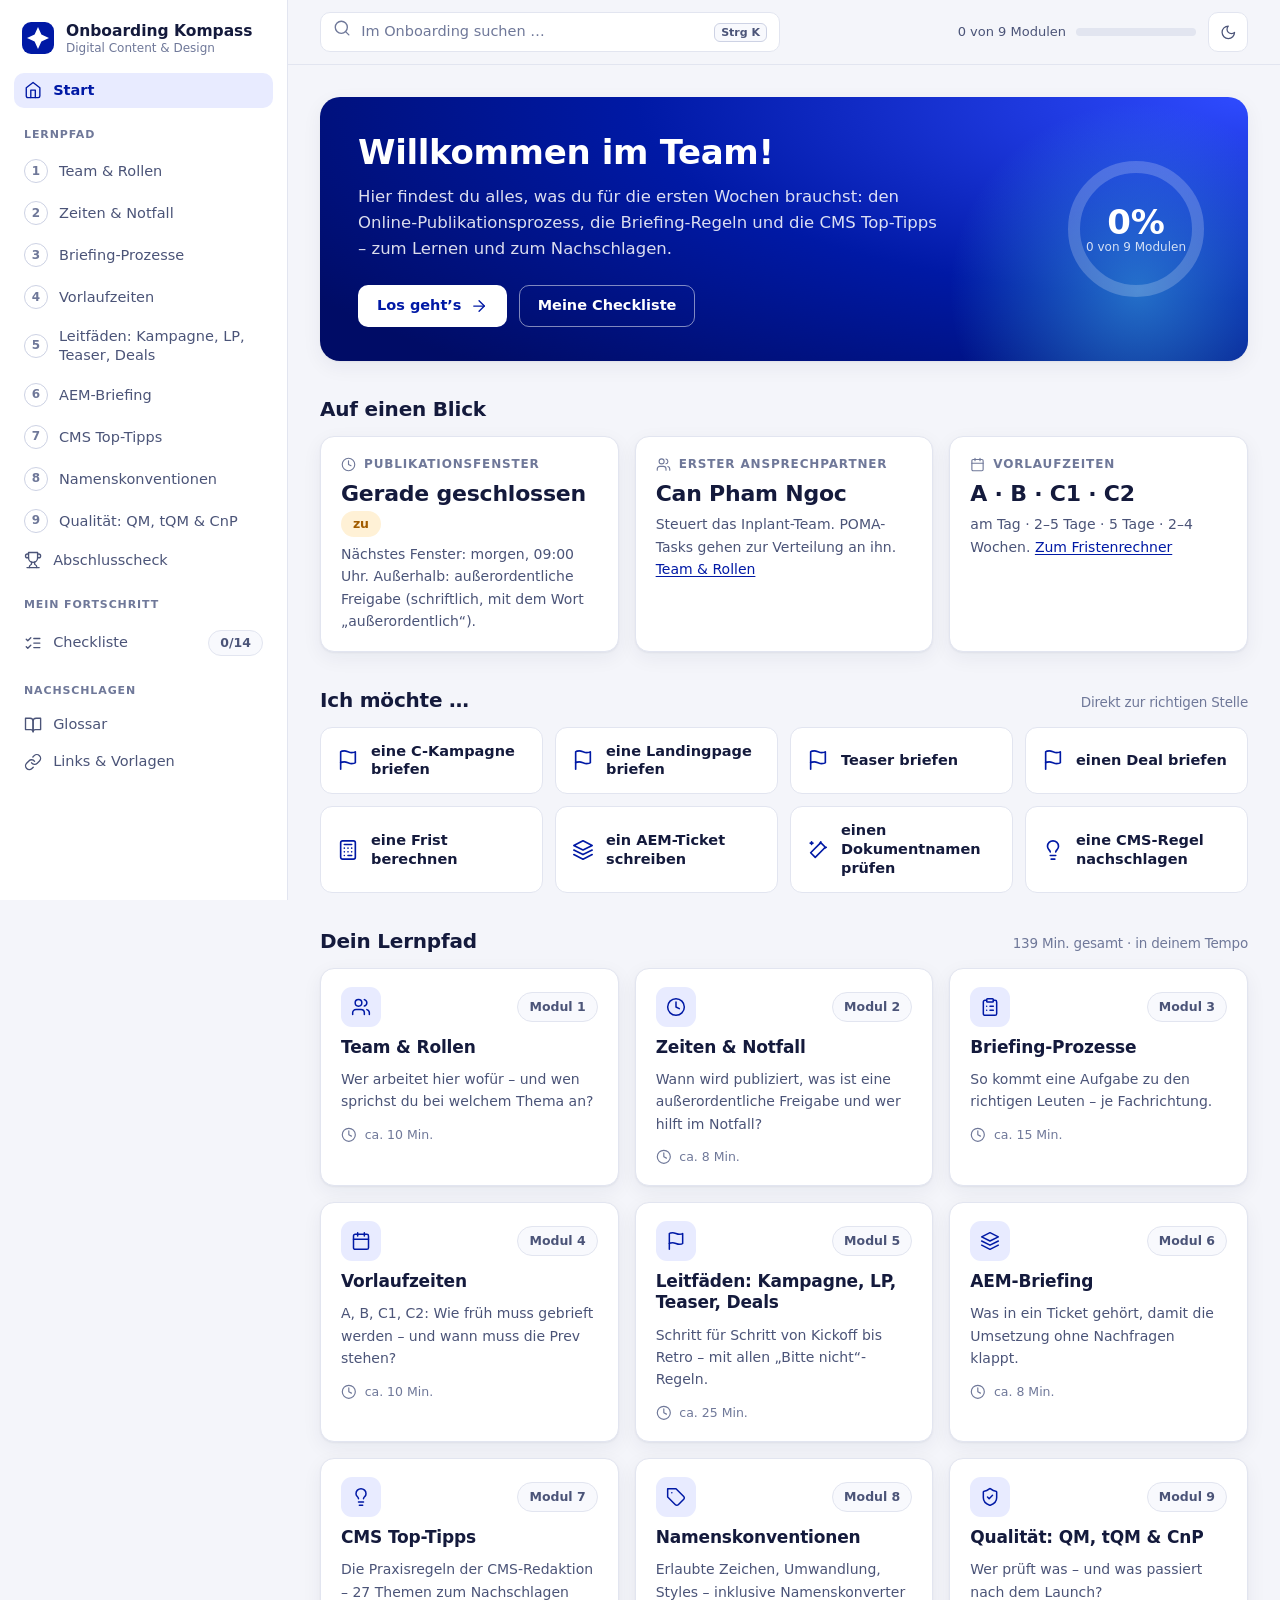
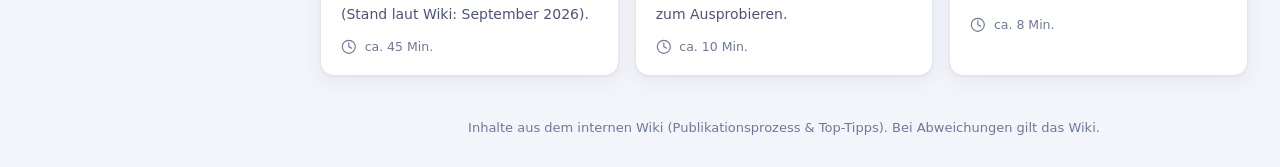
==== index.html @ c9a02ee5 "start" ====
<!doctype html>
<html lang="de">
<head>
  <meta charset="utf-8">
  <meta name="viewport" content="width=device-width, initial-scale=1">
  <title>Onboarding Kompass</title>
  <meta name="description" content="Einarbeitung für neue Kolleg:innen in Digital Content & Design: Publikationsprozess, Briefings, CMS Top-Tipps.">
  <meta name="theme-color" content="#0019a5" media="(prefers-color-scheme: light)">
  <meta name="theme-color" content="#0b0f24" media="(prefers-color-scheme: dark)">
  <link rel="manifest" href="manifest.webmanifest">
  <link rel="icon" href="icons/icon.svg" type="image/svg+xml">
  <link rel="apple-touch-icon" href="icons/icon-192.png">
  <link rel="stylesheet" href="styles.css">
  <script>
    /* Theme vor dem ersten Paint setzen, um Flackern zu vermeiden */
    try { var t = JSON.parse(localStorage.getItem('onb-v1') || '{}').theme; if (t) document.documentElement.dataset.theme = t; } catch (e) {}
  </script>
</head>
<body>
  <a class="skip" href="#view">Zum Inhalt springen</a>

  <div class="shell">
    <aside class="sidebar" id="sidebar" aria-label="Navigation">
      <a class="brand" href="#/">
        <span class="brand__mark" aria-hidden="true">
          <svg viewBox="0 0 32 32" width="32" height="32"><rect width="32" height="32" rx="9" fill="currentColor"/><path d="M16 5l3.4 7.6L27 16l-7.6 3.4L16 27l-3.4-7.6L5 16l7.6-3.4z" fill="#fff"/></svg>
        </span>
        <span class="brand__text"><strong>Onboarding Kompass</strong><small>Digital Content &amp; Design</small></span>
      </a>
      <nav id="nav" class="nav"></nav>
      <div class="sidebar__foot">
        <button class="btn btn--ghost btn--sm" id="btn-install" hidden>Als App installieren</button>
        <span class="offline-chip" id="offline-chip" hidden>Offline verfügbar</span>
      </div>
    </aside>
    <div class="scrim" id="scrim" hidden></div>

    <div class="main-col">
      <header class="topbar">
        <button class="icon-btn menu-btn" id="btn-menu" aria-label="Menü öffnen" aria-controls="sidebar"></button>
        <button class="search-trigger" id="btn-search" aria-label="Suche öffnen">
          <span class="search-trigger__icon" aria-hidden="true"></span>
          <span class="search-trigger__text">Im Onboarding suchen …</span>
          <kbd>Strg&nbsp;K</kbd>
        </button>
        <div class="topbar__spacer"></div>
        <div class="topbar__progress" id="topbar-progress" aria-live="polite"></div>
        <button class="icon-btn" id="btn-theme" aria-label="Darstellung wechseln" title="Hell / Dunkel"></button>
      </header>
      <main id="view" tabindex="-1"></main>
      <footer class="footer">
        Inhalte aus dem internen Wiki (Publikationsprozess &amp; Top-Tipps). Bei Abweichungen gilt das Wiki.
      </footer>
    </div>
  </div>

  <div class="palette" id="palette" hidden role="dialog" aria-modal="true" aria-label="Suche">
    <div class="palette__panel">
      <div class="palette__input"><span class="palette__icon" aria-hidden="true"></span>
        <input id="palette-input" type="search" placeholder="Suchen: z. B. „Canonical“, „Vorlaufzeit“, „Preis-Name“ …" autocomplete="off" spellcheck="false">
        <kbd>Esc</kbd>
      </div>
      <div class="palette__results" id="palette-results" role="listbox"></div>
      <div class="palette__hint">↑ ↓ wählen · ↵ öffnen · Alt&nbsp;↵ alle Treffer</div>
    </div>
  </div>

  <noscript><p style="padding:2rem">Diese App benötigt JavaScript.</p></noscript>
  <script src="content/modules.js"></script>
  <script src="content/bundle.js"></script>
  <script src="app.js"></script>
</body>
</html>
---- styles.css ----
/* ───────── Tokens ───────── */
:root {
  --brand: #0019a5;
  --brand-ink: #ffffff;
  --brand-soft: #e8ebff;
  --accent: #00a3d9;
  --accent-soft: #dff4fb;

  --bg: #f4f5fa;
  --surface: #ffffff;
  --surface-2: #f8f9fd;
  --line: #e2e5f0;
  --line-strong: #cdd2e4;
  --text: #141a3c;
  --text-soft: #4b5478;
  --text-faint: #6f7899;
  --link: #0019a5;

  --ok: #0f8a5f;       --ok-soft: #def5ea;
  --warn: #a15c00;     --warn-soft: #fff1d6;
  --no: #b3261e;       --no-soft: #fde4e1;
  --info: #0b5cad;     --info-soft: #e1eefc;
  --tip: #00728f;      --tip-soft: #ddf3f8;

  --radius: 14px;
  --radius-sm: 9px;
  --shadow: 0 1px 2px rgba(20, 26, 60, .05), 0 6px 20px rgba(20, 26, 60, .06);
  --shadow-lg: 0 20px 60px rgba(8, 12, 40, .28);

  --sidebar-w: 288px;
  --font: "Segoe UI Variable Text", "Segoe UI", system-ui, -apple-system, "Helvetica Neue", Arial, sans-serif;
  --mono: ui-monospace, "Cascadia Code", "SFMono-Regular", Consolas, "Liberation Mono", monospace;
  color-scheme: light;
}

/* Dark tokens (system preference, unless forced light) */
@media (prefers-color-scheme: dark) {
  :root:not([data-theme="light"]) {
    --brand: #7d8cff; --brand-ink: #0b0f24; --brand-soft: #1b2250;
    --accent: #4cc6ee; --accent-soft: #10303c;
    --bg: #0b0f24; --surface: #131a3a; --surface-2: #10163a;
    --line: #232b58; --line-strong: #323c74;
    --text: #e9ecff; --text-soft: #b5bcdf; --text-faint: #8c94bc; --link: #98a5ff;
    --ok: #55d6a0; --ok-soft: #10332a;
    --warn: #ffc25e; --warn-soft: #3a2b0c;
    --no: #ff8f86; --no-soft: #3c1614;
    --info: #7db8ff; --info-soft: #11294a;
    --tip: #62d2ee; --tip-soft: #0f2f3a;
    --shadow: 0 1px 2px rgba(0,0,0,.3), 0 8px 24px rgba(0,0,0,.35);
    color-scheme: dark;
  }
}
:root[data-theme="dark"] {
  --brand: #7d8cff; --brand-ink: #0b0f24; --brand-soft: #1b2250;
  --accent: #4cc6ee; --accent-soft: #10303c;
  --bg: #0b0f24; --surface: #131a3a; --surface-2: #10163a;
  --line: #232b58; --line-strong: #323c74;
  --text: #e9ecff; --text-soft: #b5bcdf; --text-faint: #8c94bc; --link: #98a5ff;
  --ok: #55d6a0; --ok-soft: #10332a;
  --warn: #ffc25e; --warn-soft: #3a2b0c;
  --no: #ff8f86; --no-soft: #3c1614;
  --info: #7db8ff; --info-soft: #11294a;
  --tip: #62d2ee; --tip-soft: #0f2f3a;
  --shadow: 0 1px 2px rgba(0,0,0,.3), 0 8px 24px rgba(0,0,0,.35);
  color-scheme: dark;
}

/* ───────── Base ───────── */
*, *::before, *::after { box-sizing: border-box; }
[hidden] { display: none !important; }
.toast {
  position: fixed; left: 50%; bottom: 28px; z-index: 80; transform: translate(-50%, 20px); opacity: 0;
  background: var(--text); color: var(--bg); padding: 11px 20px; border-radius: 99px; font-weight: 600; font-size: 14.5px;
  box-shadow: var(--shadow-lg); transition: opacity .25s, transform .25s; pointer-events: none;
}
.toast--on { opacity: 1; transform: translate(-50%, 0); }
html { scroll-behavior: smooth; scroll-padding-top: 84px; }
@media (prefers-reduced-motion: reduce) { html { scroll-behavior: auto; } * { animation: none !important; transition: none !important; } }
body {
  margin: 0; background: var(--bg); color: var(--text);
  font: 400 16px/1.6 var(--font); -webkit-font-smoothing: antialiased;
}
a { color: var(--link); text-underline-offset: 2px; }
a:hover { text-decoration-thickness: 2px; }
:focus-visible { outline: 3px solid var(--accent); outline-offset: 2px; border-radius: 6px; }
h1, h2, h3, h4 { line-height: 1.25; margin: 0; letter-spacing: -.01em; }
p { margin: 0 0 1em; }
kbd {
  font: 600 11px/1 var(--font); padding: 3px 6px; border-radius: 6px;
  background: var(--surface-2); border: 1px solid var(--line-strong); color: var(--text-soft);
}
.skip { position: absolute; left: -999px; top: 8px; background: var(--brand); color: var(--brand-ink); padding: 8px 14px; border-radius: 8px; z-index: 100; }
.skip:focus { left: 8px; }
svg.ic { width: 1.25em; height: 1.25em; stroke: currentColor; fill: none; stroke-width: 1.8; stroke-linecap: round; stroke-linejoin: round; flex: none; }

/* ───────── Shell ───────── */
.shell { display: grid; grid-template-columns: var(--sidebar-w) minmax(0, 1fr); min-height: 100vh; }
.sidebar {
  position: sticky; top: 0; height: 100vh; overflow-y: auto; overscroll-behavior: contain;
  background: var(--surface); border-right: 1px solid var(--line);
  display: flex; flex-direction: column; padding: 18px 14px 14px;
}
.brand { display: flex; gap: 12px; align-items: center; text-decoration: none; color: var(--text); padding: 4px 8px 18px; }
.brand__mark { color: var(--brand); display: grid; }
.brand__text { display: grid; line-height: 1.2; }
.brand__text strong { font-size: 15.5px; }
.brand__text small { color: var(--text-faint); font-size: 12px; }

.nav { display: grid; gap: 2px; }
.nav__label { font-size: 11px; font-weight: 700; letter-spacing: .08em; text-transform: uppercase; color: var(--text-faint); padding: 16px 10px 6px; }
.nav a {
  display: flex; align-items: center; gap: 11px; padding: 8px 10px; border-radius: 10px;
  color: var(--text-soft); text-decoration: none; font-size: 14.5px; line-height: 1.3;
}
.nav a:hover { background: var(--surface-2); color: var(--text); }
.nav a[aria-current="page"] { background: var(--brand-soft); color: var(--brand); font-weight: 600; }
.nav .num {
  width: 24px; height: 24px; border-radius: 50%; display: grid; place-items: center; flex: none;
  font-size: 12px; font-weight: 700; border: 1.5px solid var(--line-strong); color: var(--text-faint);
}
.nav a[aria-current="page"] .num { border-color: var(--brand); color: var(--brand); }
.nav .num.done { background: var(--ok); border-color: var(--ok); color: #fff; }
.nav .num.done svg { width: 14px; height: 14px; stroke-width: 3; }
.sidebar__foot { margin-top: auto; padding: 16px 8px 4px; display: grid; gap: 10px; justify-items: start; }
.offline-chip { font-size: 12px; color: var(--ok); background: var(--ok-soft); padding: 3px 10px; border-radius: 99px; font-weight: 600; }

.main-col { min-width: 0; display: flex; flex-direction: column; }
.topbar {
  position: sticky; top: 0; z-index: 20; display: flex; align-items: center; gap: 12px;
  padding: 12px 32px; background: color-mix(in srgb, var(--bg) 88%, transparent);
  backdrop-filter: blur(10px); border-bottom: 1px solid var(--line);
}
.topbar__spacer { flex: 1; }
.icon-btn.menu-btn { display: none; }
.icon-btn {
  width: 40px; height: 40px; border-radius: 10px; border: 1px solid var(--line); background: var(--surface);
  color: var(--text-soft); display: grid; place-items: center; cursor: pointer;
}
.icon-btn:hover { color: var(--text); border-color: var(--line-strong); }
.search-trigger {
  display: flex; align-items: center; gap: 10px; width: min(460px, 100%); height: 40px; padding: 0 12px;
  border: 1px solid var(--line); border-radius: 10px; background: var(--surface); color: var(--text-faint);
  font: inherit; font-size: 14.5px; cursor: text; text-align: left;
}
.search-trigger:hover { border-color: var(--line-strong); }
.search-trigger__text { flex: 1; }
.topbar__progress { display: flex; align-items: center; gap: 10px; font-size: 13px; color: var(--text-soft); }
.bar { width: 120px; height: 8px; border-radius: 99px; background: var(--line); overflow: hidden; }
.bar > i { display: block; height: 100%; background: linear-gradient(90deg, var(--brand), var(--accent)); border-radius: 99px; transition: width .4s; }

#view { padding: 32px 32px 24px; outline: none; flex: 1; width: 100%; max-width: 1240px; margin: 0 auto; }
.footer { padding: 18px 32px 28px; color: var(--text-faint); font-size: 13px; text-align: center; }

/* ───────── Buttons & chips ───────── */
.btn {
  display: inline-flex; align-items: center; gap: 8px; height: 42px; padding: 0 18px; border-radius: 10px;
  border: 1px solid transparent; background: var(--brand); color: var(--brand-ink);
  font: 600 14.5px/1 var(--font); cursor: pointer; text-decoration: none; white-space: nowrap;
}
.btn:hover { filter: brightness(1.08); }
.btn--ghost { background: transparent; color: var(--text); border-color: var(--line-strong); }
.btn--ghost:hover { background: var(--surface-2); filter: none; }
.btn--sm { height: 34px; padding: 0 12px; font-size: 13px; }
.btn--ok { background: var(--ok); color: #fff; }
.chip {
  display: inline-flex; align-items: center; gap: 6px; padding: 4px 11px; border-radius: 99px; font-size: 12.5px; font-weight: 600;
  background: var(--surface-2); color: var(--text-soft); border: 1px solid var(--line);
}
.chip--ok { background: var(--ok-soft); color: var(--ok); border-color: transparent; }
.chip--warn { background: var(--warn-soft); color: var(--warn); border-color: transparent; }
.chip--brand { background: var(--brand-soft); color: var(--brand); border-color: transparent; }

/* ───────── Cards / grids ───────── */
.card { background: var(--surface); border: 1px solid var(--line); border-radius: var(--radius); box-shadow: var(--shadow); }
.card--pad { padding: 22px 24px; }
.grid { display: grid; gap: 16px; }
.grid--3 { grid-template-columns: repeat(3, minmax(0, 1fr)); }
.grid--2 { grid-template-columns: repeat(2, minmax(0, 1fr)); }
.section-title { font-size: 20px; margin: 36px 0 14px; display: flex; align-items: baseline; justify-content: space-between; gap: 12px; }
.section-title small { font-size: 13.5px; font-weight: 400; color: var(--text-faint); }

/* ───────── Dashboard ───────── */
.hero {
  display: grid; grid-template-columns: minmax(0, 1fr) auto; gap: 32px; align-items: center;
  padding: 34px 38px; border-radius: 20px; color: #fff; position: relative; overflow: hidden;
  background: radial-gradient(120% 140% at 100% 0%, #2f4bff 0%, #0019a5 55%, #000c66 100%);
  box-shadow: var(--shadow);
}
.hero::after {
  content: ""; position: absolute; right: -80px; bottom: -120px; width: 380px; height: 380px; border-radius: 50%;
  background: radial-gradient(circle, rgba(65, 182, 230, .55), transparent 70%); pointer-events: none;
}
.hero h1 { font-size: 34px; margin-bottom: 10px; }
.hero p { color: rgba(255,255,255,.86); max-width: 56ch; font-size: 16.5px; margin-bottom: 22px; }
.hero .btn { background: #fff; color: #0019a5; }
.hero .btn--ghost { background: transparent; color: #fff; border-color: rgba(255,255,255,.5); }
.hero__actions { display: flex; gap: 12px; flex-wrap: wrap; position: relative; z-index: 1; }
.hero__text { position: relative; z-index: 1; }
.ring { position: relative; width: 148px; height: 148px; z-index: 1; }
.ring svg { transform: rotate(-90deg); }
.ring__label { position: absolute; inset: 0; display: grid; place-content: center; text-align: center; line-height: 1.1; }
.ring__label b { font-size: 34px; }
.ring__label span { font-size: 12px; opacity: .8; }

.fact { padding: 18px 20px; display: grid; gap: 6px; align-content: start; }
.fact__label { font-size: 12px; font-weight: 700; text-transform: uppercase; letter-spacing: .07em; color: var(--text-faint); display: flex; align-items: center; gap: 8px; }
.fact__value { font-size: 22px; font-weight: 700; letter-spacing: -.01em; line-height: 1.25; }
.fact__note { color: var(--text-soft); font-size: 14px; }

.quick { display: grid; grid-template-columns: repeat(4, minmax(0, 1fr)); gap: 12px; }
.quick a {
  display: flex; gap: 12px; align-items: center; padding: 14px 16px; background: var(--surface);
  border: 1px solid var(--line); border-radius: 12px; text-decoration: none; color: var(--text); font-weight: 600; font-size: 14.5px; line-height: 1.3;
}
.quick a:hover { border-color: var(--brand); box-shadow: var(--shadow); }
.quick .ic { color: var(--brand); width: 22px; height: 22px; }

.mod-card {
  display: grid; gap: 10px; padding: 18px 20px; text-decoration: none; color: inherit; align-content: start;
  transition: transform .15s, border-color .15s;
}
.mod-card:hover { transform: translateY(-2px); border-color: var(--brand); }
.mod-card__top { display: flex; align-items: center; justify-content: space-between; }
.mod-card__ic { width: 40px; height: 40px; border-radius: 11px; display: grid; place-items: center; background: var(--brand-soft); color: var(--brand); }
.mod-card h3 { font-size: 17px; }
.mod-card p { color: var(--text-soft); font-size: 14px; margin: 0; }
.mod-card__meta { display: flex; gap: 8px; align-items: center; color: var(--text-faint); font-size: 12.5px; margin-top: 2px; }

/* ───────── Module page ───────── */
.page-head { margin-bottom: 26px; }
.crumbs { font-size: 13.5px; color: var(--text-faint); margin-bottom: 10px; display: flex; gap: 8px; align-items: center; }
.crumbs a { color: var(--text-faint); text-decoration: none; }
.crumbs a:hover { color: var(--text); }
.page-head h1 { font-size: 34px; margin-bottom: 8px; }
.page-head .lead { font-size: 17.5px; color: var(--text-soft); max-width: 70ch; margin-bottom: 14px; }
.page-head__meta { display: flex; gap: 8px; flex-wrap: wrap; align-items: center; }
.goals { margin: 18px 0 0; padding: 16px 20px; background: var(--surface); border: 1px solid var(--line); border-radius: var(--radius); }
.goals h2 { font-size: 13px; text-transform: uppercase; letter-spacing: .07em; color: var(--text-faint); margin-bottom: 8px; }
.goals ul { margin: 0; padding: 0; list-style: none; display: grid; gap: 6px; }
.goals li { display: flex; gap: 10px; align-items: flex-start; }
.goals li .ic { color: var(--accent); margin-top: 3px; }

.layout { display: grid; grid-template-columns: minmax(0, 1fr) 240px; gap: 36px; align-items: start; }
.layout--nototc { grid-template-columns: minmax(0, 1fr); }
.toc { position: sticky; top: 84px; font-size: 13.5px; max-height: calc(100vh - 110px); overflow: auto; padding-bottom: 12px; }
.toc h2 { font-size: 11.5px; letter-spacing: .08em; text-transform: uppercase; color: var(--text-faint); margin-bottom: 10px; }
.toc a { display: block; padding: 5px 0 5px 12px; color: var(--text-soft); text-decoration: none; border-left: 2px solid var(--line); line-height: 1.35; }
.toc a:hover { color: var(--text); border-color: var(--line-strong); }
.toc a.on { color: var(--brand); border-left-color: var(--brand); font-weight: 600; }
.toc .toc__group { font-size: 11px; font-weight: 700; letter-spacing: .06em; text-transform: uppercase; color: var(--text-faint); margin: 14px 0 4px 12px; }

.tabs { display: flex; gap: 4px; margin: 0 0 22px; padding: 4px; background: var(--surface); border: 1px solid var(--line); border-radius: 12px; overflow-x: auto; scrollbar-width: thin; }
.tabs a { padding: 8px 15px; border-radius: 9px; text-decoration: none; color: var(--text-soft); font-weight: 600; font-size: 14.5px; white-space: nowrap; }
.tabs a:hover { background: var(--surface-2); color: var(--text); }
.tabs a[aria-selected="true"] { background: var(--brand); color: var(--brand-ink); }

/* ───────── Prose (gerendertes Markdown) ───────── */
.prose { max-width: 78ch; }
.prose > :first-child { margin-top: 0; }
.prose h2 { font-size: 26px; margin: 40px 0 14px; }
.prose h3 { font-size: 20px; margin: 30px 0 10px; }
.prose h4 { font-size: 16px; margin: 22px 0 6px; }
.prose h3.step { display: flex; gap: 12px; align-items: center; padding: 12px 16px; margin: 30px 0 14px; background: var(--surface); border: 1px solid var(--line); border-left: 4px solid var(--brand); border-radius: 12px; font-size: 18px; }
.prose h3.step .n { width: 28px; height: 28px; flex: none; display: grid; place-items: center; border-radius: 50%; background: var(--brand); color: var(--brand-ink); font-size: 14px; }
.prose ul, .prose ol { margin: 0 0 1.1em; padding-left: 1.4em; display: grid; gap: 6px; }
.prose li::marker { color: var(--text-faint); }
.prose li > ul, .prose li > ol { margin: 6px 0 0; }
.prose strong { font-weight: 650; }
code {
  font: 500 .88em/1.4 var(--mono); padding: .12em .42em; border-radius: 6px; background: var(--surface-2);
  border: 1px solid var(--line); color: var(--text); word-break: break-word;
}
pre { margin: 0 0 1.2em; padding: 14px 16px; background: #0d1233; color: #dfe4ff; border-radius: 12px; overflow-x: auto; font: 13px/1.6 var(--mono); }
pre code { padding: 0; border: 0; background: none; color: inherit; font-size: inherit; word-break: normal; }
.table-wrap { overflow-x: auto; margin: 0 0 1.3em; border: 1px solid var(--line); border-radius: 12px; background: var(--surface); }
table { border-collapse: collapse; width: 100%; font-size: 14.5px; }
th, td { text-align: left; padding: 10px 14px; vertical-align: top; border-bottom: 1px solid var(--line); }
th { background: var(--surface-2); font-size: 12.5px; text-transform: uppercase; letter-spacing: .05em; color: var(--text-soft); white-space: nowrap; }
tr:last-child td { border-bottom: 0; }
td:first-child { font-weight: 600; min-width: 128px; }
td code { white-space: normal; }

.callout { display: flex; gap: 14px; padding: 14px 18px; margin: 0 0 1.3em; border-radius: 12px; border: 1px solid transparent; }
.callout .ic { margin-top: 3px; width: 1.35em; height: 1.35em; }
.callout__body { min-width: 0; flex: 1; }
.callout__body > :last-child { margin-bottom: 0; }
.callout__title { font-weight: 700; margin-bottom: 4px; }
.callout ul, .callout ol { margin-bottom: 0; }
.callout--tip { background: var(--tip-soft); color: var(--text); border-color: color-mix(in srgb, var(--tip) 25%, transparent); } .callout--tip .ic { color: var(--tip); }
.callout--info { background: var(--info-soft); border-color: color-mix(in srgb, var(--info) 25%, transparent); } .callout--info .ic { color: var(--info); }
.callout--warn { background: var(--warn-soft); border-color: color-mix(in srgb, var(--warn) 30%, transparent); } .callout--warn .ic { color: var(--warn); }
.callout--no { background: var(--no-soft); border-color: color-mix(in srgb, var(--no) 30%, transparent); } .callout--no .ic { color: var(--no); }
.callout--quote { background: var(--surface-2); border-left: 4px solid var(--line-strong); border-radius: 4px 12px 12px 4px; }

/* ───────── Akkordeon ───────── */
.filter { display: flex; gap: 10px; align-items: center; margin-bottom: 18px; flex-wrap: wrap; }
.filter input {
  flex: 1; min-width: 220px; height: 42px; padding: 0 14px; border-radius: 10px; border: 1px solid var(--line-strong);
  background: var(--surface); color: var(--text); font: inherit; font-size: 15px;
}
.acc-group { font-size: 12px; font-weight: 700; letter-spacing: .08em; text-transform: uppercase; color: var(--text-faint); margin: 28px 0 10px; }
.acc-group:first-of-type { margin-top: 0; }
details.acc { background: var(--surface); border: 1px solid var(--line); border-radius: 12px; margin-bottom: 8px; }
details.acc[open] { box-shadow: var(--shadow); border-color: var(--line-strong); }
details.acc > summary {
  list-style: none; cursor: pointer; padding: 14px 18px; display: flex; align-items: center; gap: 12px; font-weight: 650; font-size: 16.5px;
}
details.acc > summary::-webkit-details-marker { display: none; }
details.acc > summary::after {
  content: ""; margin-left: auto; width: 9px; height: 9px; border-right: 2px solid var(--text-faint); border-bottom: 2px solid var(--text-faint);
  transform: rotate(45deg); transition: transform .2s; flex: none; margin-top: -3px;
}
details.acc[open] > summary::after { transform: rotate(-135deg); margin-top: 3px; }
details.acc > summary:hover { background: var(--surface-2); border-radius: 12px; }
.acc__body { padding: 4px 22px 18px; border-top: 1px solid var(--line); }
.acc__body .prose { padding-top: 14px; max-width: none; }
.acc__body .prose h3:first-child { margin-top: 8px; }
mark { background: color-mix(in srgb, var(--accent) 35%, transparent); color: inherit; border-radius: 3px; padding: 0 2px; }
.empty { padding: 30px; text-align: center; color: var(--text-faint); }

/* ───────── Quiz ───────── */
.quiz { margin-top: 44px; }
.quiz__head { display: flex; align-items: center; justify-content: space-between; gap: 12px; flex-wrap: wrap; margin-bottom: 14px; }
.quiz__head h2 { font-size: 22px; display: flex; gap: 10px; align-items: center; }
.q { padding: 18px 22px; margin-bottom: 12px; }
.q__text { font-weight: 650; margin-bottom: 12px; }
.q__opts { display: grid; gap: 8px; }
.opt {
  display: flex; align-items: center; gap: 12px; text-align: left; width: 100%; padding: 11px 14px; border-radius: 10px;
  border: 1.5px solid var(--line-strong); background: var(--surface); color: var(--text); font: inherit; font-size: 15px; cursor: pointer;
}
.opt:hover:not(:disabled) { border-color: var(--brand); background: var(--brand-soft); }
.opt .k { width: 24px; height: 24px; border-radius: 50%; border: 1.5px solid var(--line-strong); display: grid; place-items: center; font-size: 12px; font-weight: 700; flex: none; color: var(--text-faint); }
.opt:disabled { cursor: default; }
.opt.right { border-color: var(--ok); background: var(--ok-soft); } .opt.right .k { background: var(--ok); border-color: var(--ok); color: #fff; }
.opt.wrong { border-color: var(--no); background: var(--no-soft); } .opt.wrong .k { background: var(--no); border-color: var(--no); color: #fff; }
.q__why { margin: 12px 0 0; padding: 10px 14px; border-radius: 10px; background: var(--surface-2); color: var(--text-soft); font-size: 14.5px; }
.score { display: flex; align-items: center; gap: 14px; padding: 16px 20px; border-radius: var(--radius); margin-top: 14px; flex-wrap: wrap; }
.score--pass { background: var(--ok-soft); color: var(--ok); }
.score--fail { background: var(--warn-soft); color: var(--warn); }
.score b { font-size: 22px; }
.score span { color: var(--text); }
.score .btn { margin-left: auto; }

.mod-foot { margin-top: 36px; display: flex; gap: 12px; align-items: center; justify-content: space-between; flex-wrap: wrap; padding-top: 22px; border-top: 1px solid var(--line); }
.sources { margin-top: 30px; font-size: 13.5px; color: var(--text-faint); }
.sources a { margin-right: 14px; }
.pager { display: flex; gap: 12px; margin-top: 18px; }
.pager a { flex: 1; padding: 14px 18px; border: 1px solid var(--line); border-radius: 12px; background: var(--surface); text-decoration: none; color: var(--text); display: grid; gap: 2px; }
.pager a:hover { border-color: var(--brand); }
.pager small { color: var(--text-faint); font-size: 12px; text-transform: uppercase; letter-spacing: .06em; }
.pager a:last-child { text-align: right; }

/* ───────── Checkliste ───────── */
.check-group { margin-bottom: 22px; }
.check-group h2 { font-size: 17px; margin-bottom: 10px; display: flex; justify-content: space-between; gap: 12px; }
.check-group h2 small { font-weight: 500; color: var(--text-faint); font-size: 13px; }
.check { display: flex; align-items: center; gap: 14px; padding: 12px 16px; border-bottom: 1px solid var(--line); }
.check:last-child { border-bottom: 0; }
.check input { width: 22px; height: 22px; accent-color: var(--ok); flex: none; cursor: pointer; }
.check label { flex: 1; cursor: pointer; }
.check input:checked + label { color: var(--text-faint); text-decoration: line-through; }
.check a { font-size: 13px; white-space: nowrap; }

/* ───────── Glossar & Links ───────── */
.gloss { display: grid; gap: 0; }
.gloss__item { padding: 14px 20px; border-bottom: 1px solid var(--line); display: grid; grid-template-columns: 220px minmax(0, 1fr); gap: 20px; }
.gloss__item:last-child { border-bottom: 0; }
.gloss__term { font-weight: 700; }
.gloss__def { color: var(--text-soft); }
.gloss__letter { padding: 6px 20px; background: var(--surface-2); font-size: 12px; font-weight: 800; letter-spacing: .1em; color: var(--brand); border-bottom: 1px solid var(--line); }
.linklist { display: grid; gap: 0; }
.linklist a { display: flex; gap: 14px; justify-content: space-between; align-items: baseline; padding: 11px 20px; border-bottom: 1px solid var(--line); text-decoration: none; color: var(--text); }
.linklist a:last-child { border-bottom: 0; }
.linklist a:hover { background: var(--surface-2); }
.linklist a b { font-weight: 600; color: var(--link); }
.linklist a span { color: var(--text-faint); font-size: 13.5px; text-align: right; }
.note { font-size: 13.5px; color: var(--text-faint); margin: 10px 2px 0; }

/* ───────── Widgets ───────── */
.widget { margin: 0 0 1.6em; padding: 22px 24px; background: var(--surface); border: 1px solid var(--line-strong); border-radius: var(--radius); box-shadow: var(--shadow); max-width: none; }
.widget h4 { font-size: 13px; text-transform: uppercase; letter-spacing: .07em; color: var(--text-faint); margin: 0 0 14px; display: flex; gap: 8px; align-items: center; }
.field { display: grid; gap: 6px; margin-bottom: 14px; }
.field label { font-size: 13px; font-weight: 650; color: var(--text-soft); }
.field input[type="text"], .field input[type="date"], .field select {
  height: 44px; padding: 0 12px; border-radius: 10px; border: 1px solid var(--line-strong); background: var(--surface); color: var(--text); font: inherit; font-size: 15.5px; width: 100%;
}
.field input[type="text"] { font-family: var(--mono); }
.row { display: grid; grid-template-columns: 1fr 1fr; gap: 16px; }
.results { display: grid; grid-template-columns: repeat(3, minmax(0, 1fr)); gap: 12px; margin-top: 8px; }
.res { padding: 14px 16px; border-radius: 12px; background: var(--surface-2); border: 1px solid var(--line); }
.res__label { font-size: 12px; font-weight: 700; text-transform: uppercase; letter-spacing: .06em; color: var(--text-faint); margin-bottom: 4px; }
.res__value { font-size: 18px; font-weight: 700; line-height: 1.3; }
.res__note { font-size: 13px; color: var(--text-soft); margin-top: 4px; }
.res--brand { background: var(--brand-soft); border-color: transparent; } .res--brand .res__value { color: var(--brand); }
.res--bad .res__value { color: var(--no); }
.warnings { display: grid; gap: 8px; margin-top: 14px; }
.warnings .callout { margin: 0; padding: 10px 14px; font-size: 14.5px; }
.out { display: flex; gap: 10px; align-items: stretch; }
.out code { flex: 1; display: block; padding: 12px 14px; font-size: 15px; background: #0d1233; color: #b8f3d6; border-color: transparent; word-break: break-all; }
.subst { display: flex; flex-wrap: wrap; gap: 6px; margin-top: 12px; }
.subst .chip code { background: none; border: 0; padding: 0; }
.check-inline { display: flex; align-items: center; gap: 8px; font-size: 14.5px; }
.check-inline input { width: 18px; height: 18px; accent-color: var(--brand); }

/* ───────── Suche ───────── */
.palette { position: fixed; inset: 0; z-index: 60; background: rgba(6, 10, 34, .55); backdrop-filter: blur(3px); display: flex; justify-content: center; align-items: flex-start; padding: 12vh 20px 20px; }
.palette[hidden] { display: none; }
.palette__panel { width: min(720px, 100%); background: var(--surface); border: 1px solid var(--line-strong); border-radius: 16px; box-shadow: var(--shadow-lg); overflow: hidden; display: flex; flex-direction: column; max-height: 74vh; }
.palette__input { display: flex; gap: 12px; align-items: center; padding: 0 18px; border-bottom: 1px solid var(--line); color: var(--text-faint); }
.palette__input input { flex: 1; height: 58px; border: 0; background: none; outline: none; color: var(--text); font: inherit; font-size: 17px; min-width: 0; }
.palette__results { overflow-y: auto; padding: 8px; }
.palette__hint { padding: 9px 18px; border-top: 1px solid var(--line); font-size: 12.5px; color: var(--text-faint); background: var(--surface-2); }
.hit { display: grid; gap: 2px; padding: 10px 12px; border-radius: 10px; text-decoration: none; color: var(--text); cursor: pointer; }
.hit[aria-selected="true"], .hit:hover { background: var(--brand-soft); }
.hit__path { font-size: 12px; color: var(--text-faint); display: flex; gap: 6px; align-items: center; }
.hit__title { font-weight: 650; }
.hit__snip { font-size: 13.5px; color: var(--text-soft); display: -webkit-box; -webkit-line-clamp: 2; -webkit-box-orient: vertical; overflow: hidden; }
.results-page .hit { background: var(--surface); border: 1px solid var(--line); margin-bottom: 8px; padding: 14px 18px; }
.results-page .hit:hover { border-color: var(--brand); }

/* ───────── Responsive ───────── */
@media (max-width: 1240px) {
  .layout { grid-template-columns: minmax(0, 1fr); }
  .toc { display: none; }
  .quick { grid-template-columns: repeat(2, minmax(0, 1fr)); }
}
@media (max-width: 980px) {
  .shell { grid-template-columns: minmax(0, 1fr); }
  .sidebar { position: fixed; z-index: 40; inset: 0 auto 0 0; width: min(320px, 86vw); transform: translateX(-102%); transition: transform .25s; box-shadow: var(--shadow-lg); }
  body.nav-open .sidebar { transform: none; }
  .scrim { position: fixed; inset: 0; z-index: 30; background: rgba(6,10,34,.5); }
  .icon-btn.menu-btn { display: grid; }
  .topbar { padding: 10px 16px; }
  #view { padding: 22px 16px 16px; }
  .grid--3 { grid-template-columns: repeat(2, minmax(0, 1fr)); }
  .hero { grid-template-columns: 1fr; padding: 26px 24px; }
  .ring { display: none; }
  .results { grid-template-columns: 1fr; }
  .gloss__item { grid-template-columns: 1fr; gap: 4px; }
  .topbar__progress .bar { display: none; }
}
@media (max-width: 620px) {
  .grid--3, .grid--2, .quick, .row { grid-template-columns: 1fr; }
  .search-trigger__text, .search-trigger kbd { display: none; }
  .search-trigger { width: 44px; justify-content: center; padding: 0; }
  .hero h1, .page-head h1 { font-size: 27px; }
}
@media print {
  .sidebar, .topbar, .toc, .footer, .quiz, .tabs { display: none !important; }
  .shell { display: block; }
  details.acc { break-inside: avoid; }
}
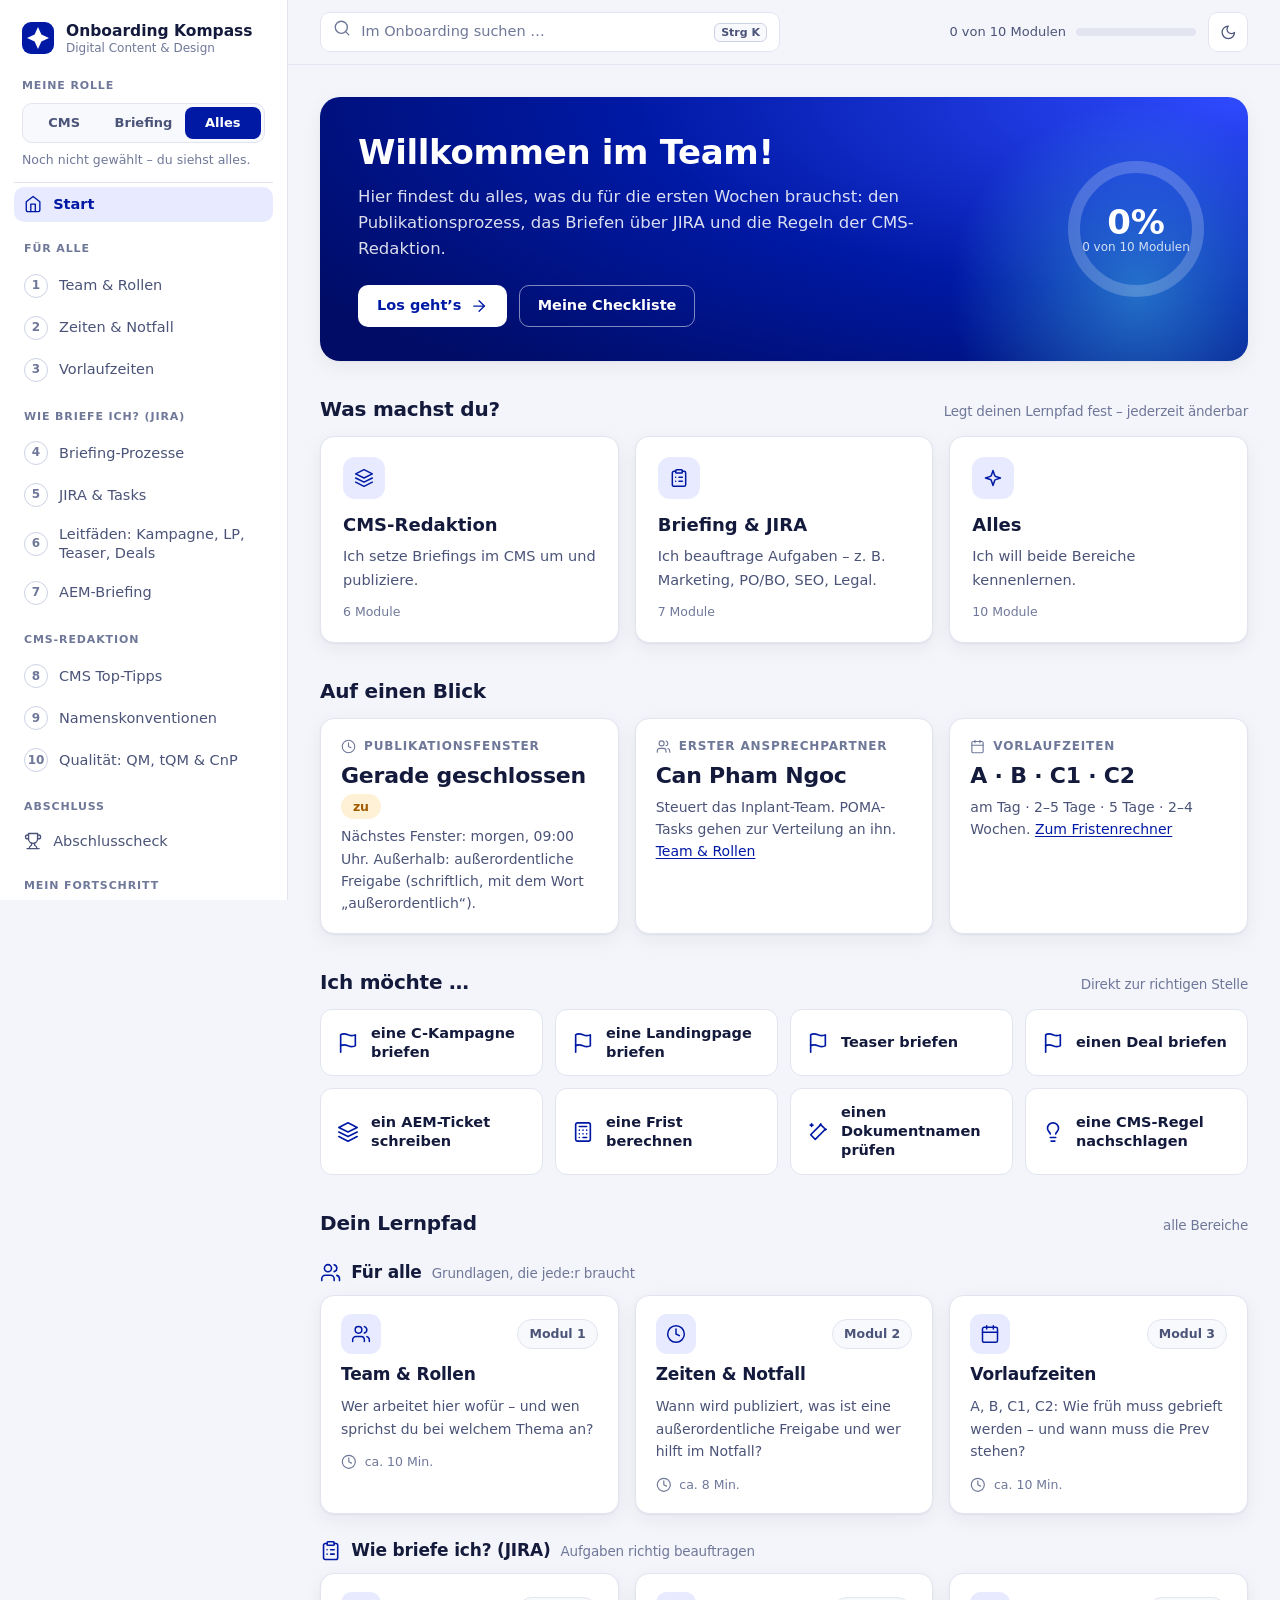
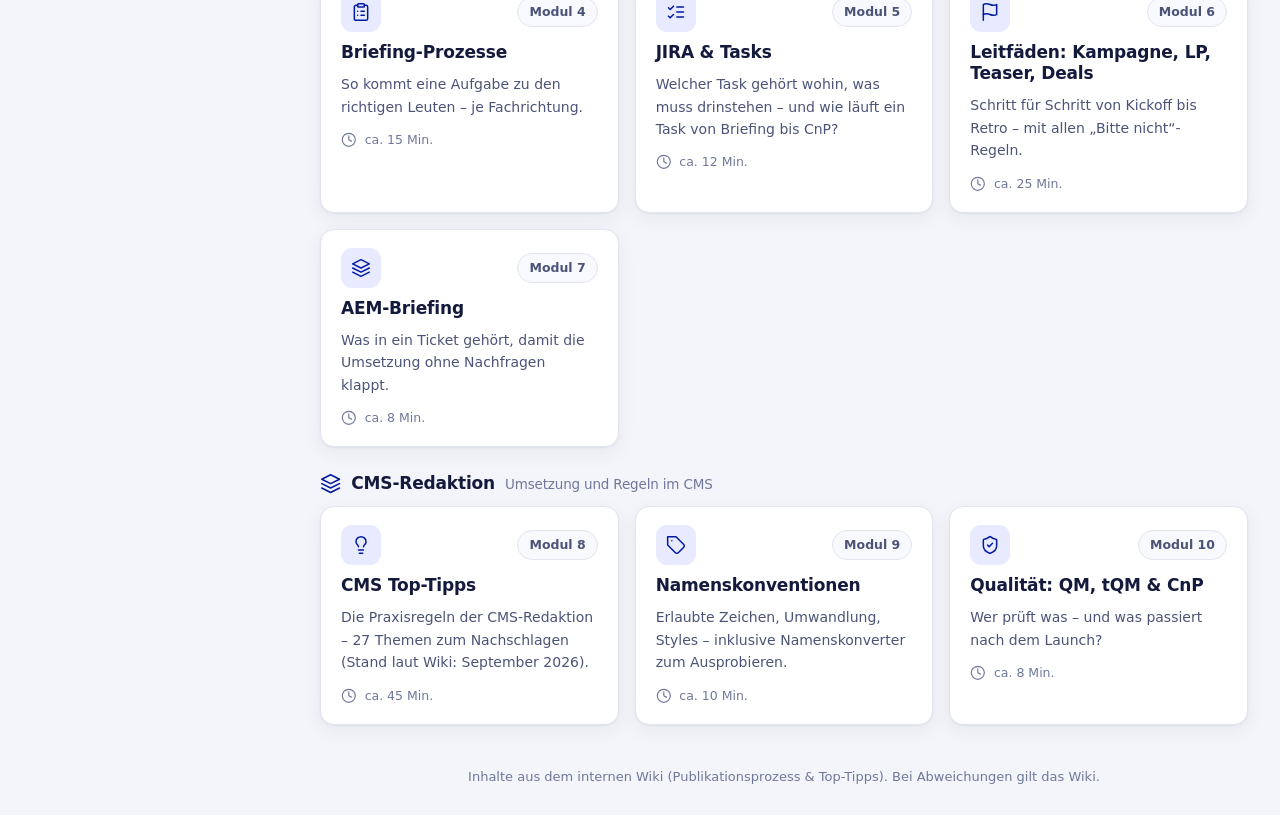
==== commit 20bfe362: "trennung" ====
--- a/index.html
+++ b/index.html
@@ -27,6 +27,7 @@
         </span>
         <span class="brand__text"><strong>Onboarding Kompass</strong><small>Digital Content &amp; Design</small></span>
       </a>
+      <div class="role" id="role-box"></div>
       <nav id="nav" class="nav"></nav>
       <div class="sidebar__foot">
         <button class="btn btn--ghost btn--sm" id="btn-install" hidden>Als App installieren</button>
--- a/styles.css
+++ b/styles.css
@@ -105,6 +105,30 @@
 .brand__text { display: grid; line-height: 1.2; }
 .brand__text strong { font-size: 15.5px; }
 .brand__text small { color: var(--text-faint); font-size: 12px; }
+
+/* Rollenwahl */
+.role { padding: 4px 8px 14px; border-bottom: 1px solid var(--line); margin-bottom: 4px; }
+.role__label { font-size: 11px; font-weight: 700; letter-spacing: .08em; text-transform: uppercase; color: var(--text-faint); margin-bottom: 8px; }
+.role__seg { display: grid; grid-template-columns: repeat(3, 1fr); gap: 3px; padding: 3px; background: var(--surface-2); border: 1px solid var(--line); border-radius: 10px; }
+.role__seg button { height: 32px; border: 0; border-radius: 8px; background: none; color: var(--text-soft); font: 600 13px/1 var(--font); cursor: pointer; }
+.role__seg button:hover { color: var(--text); }
+.role__seg button[aria-checked="true"] { background: var(--brand); color: var(--brand-ink); }
+.role__hint { margin-top: 8px; font-size: 12.5px; line-height: 1.4; color: var(--text-faint); }
+.nav__label--off { opacity: .7; }
+.nav a.off { opacity: .68; }
+.nav .num--icon { border-style: dashed; }
+.nav .num--icon svg { width: 13px; height: 13px; }
+.role-card { display: grid; gap: 6px; align-content: start; text-align: left; padding: 20px 22px; cursor: pointer; color: var(--text); font: inherit; border: 1px solid var(--line); transition: transform .15s, border-color .15s; }
+.role-card:hover { transform: translateY(-2px); border-color: var(--brand); }
+.role-card strong { font-size: 18px; }
+.role-card > span:not(.role-card__ic) { color: var(--text-soft); font-size: 14.5px; }
+.role-card small { color: var(--text-faint); font-size: 12.5px; margin-top: 4px; }
+.role-card__ic { width: 42px; height: 42px; border-radius: 12px; display: grid; place-items: center; background: var(--brand-soft); color: var(--brand); margin-bottom: 6px; }
+.grp-title { font-size: 17px; margin: 26px 0 12px; display: flex; align-items: baseline; gap: 10px; }
+.grp-title .ic { align-self: center; color: var(--brand); }
+.grp-title small { font-weight: 400; font-size: 13.5px; color: var(--text-faint); }
+.mod-card--off { opacity: .72; }
+.mod-card--off:hover { opacity: 1; }
 
 .nav { display: grid; gap: 2px; }
 .nav__label { font-size: 11px; font-weight: 700; letter-spacing: .08em; text-transform: uppercase; color: var(--text-faint); padding: 16px 10px 6px; }
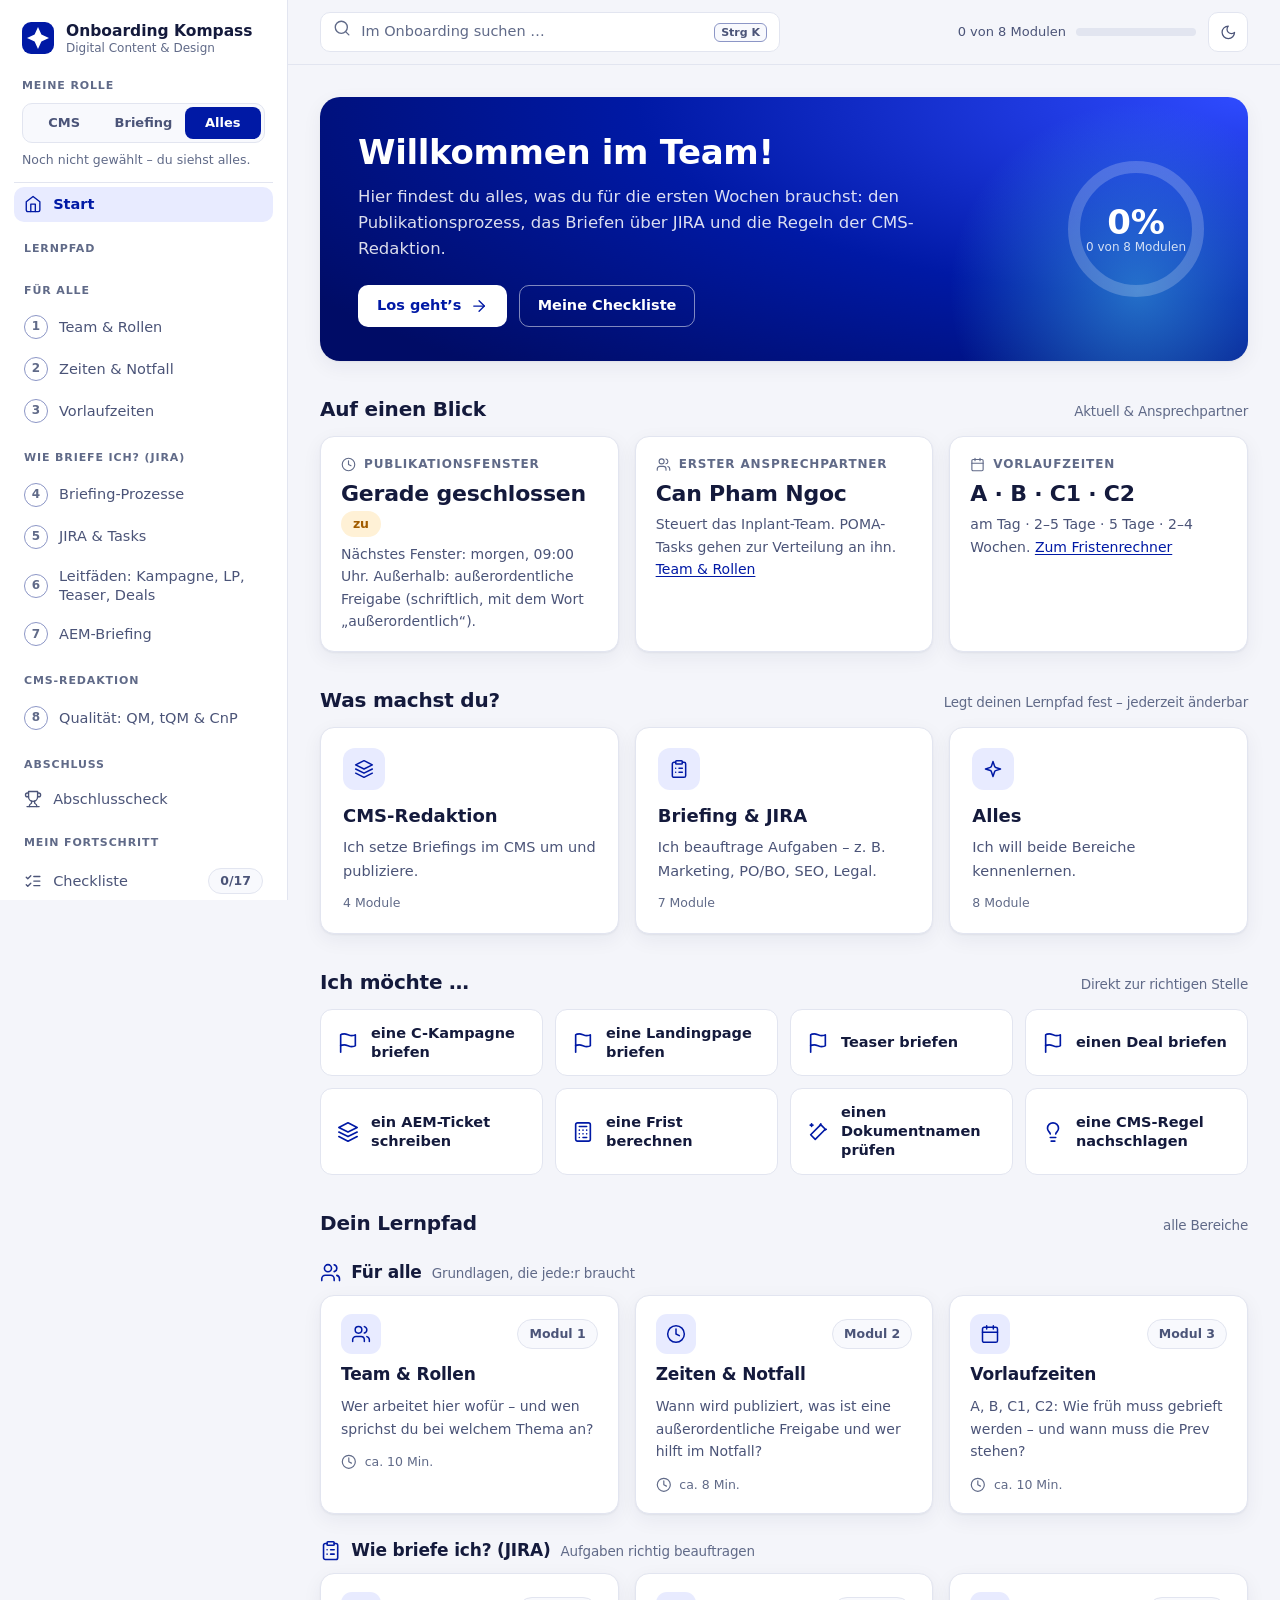
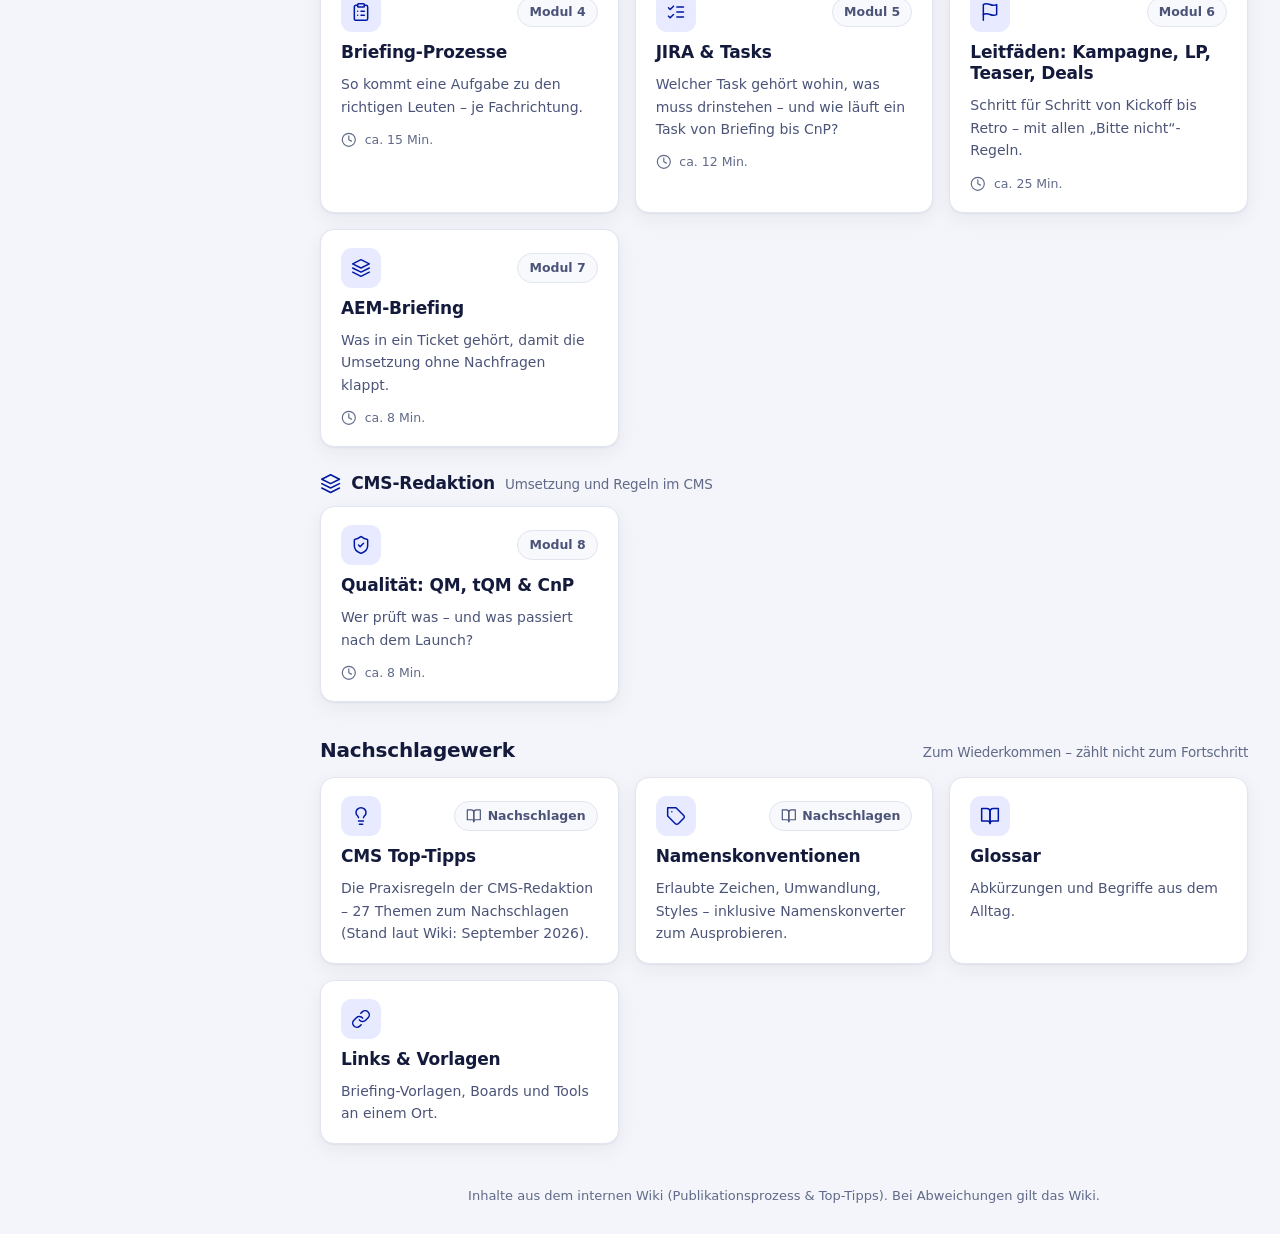
==== commit d13c7ded: "verbesserungen" ====
--- a/index.html
+++ b/index.html
@@ -17,10 +17,10 @@
   </script>
 </head>
 <body>
-  <a class="skip" href="#view">Zum Inhalt springen</a>
+  <button type="button" class="skip" id="skip-link">Zum Inhalt springen</button>
 
   <div class="shell">
-    <aside class="sidebar" id="sidebar" aria-label="Navigation">
+    <aside class="sidebar" id="sidebar">
       <a class="brand" href="#/">
         <span class="brand__mark" aria-hidden="true">
           <svg viewBox="0 0 32 32" width="32" height="32"><rect width="32" height="32" rx="9" fill="currentColor"/><path d="M16 5l3.4 7.6L27 16l-7.6 3.4L16 27l-3.4-7.6L5 16l7.6-3.4z" fill="#fff"/></svg>
@@ -28,7 +28,7 @@
         <span class="brand__text"><strong>Onboarding Kompass</strong><small>Digital Content &amp; Design</small></span>
       </a>
       <div class="role" id="role-box"></div>
-      <nav id="nav" class="nav"></nav>
+      <nav id="nav" class="nav" aria-label="Hauptnavigation"></nav>
       <div class="sidebar__foot">
         <button class="btn btn--ghost btn--sm" id="btn-install" hidden>Als App installieren</button>
         <span class="offline-chip" id="offline-chip" hidden>Offline verfügbar</span>
@@ -38,11 +38,11 @@
 
     <div class="main-col">
       <header class="topbar">
-        <button class="icon-btn menu-btn" id="btn-menu" aria-label="Menü öffnen" aria-controls="sidebar"></button>
-        <button class="search-trigger" id="btn-search" aria-label="Suche öffnen">
+        <button class="icon-btn menu-btn" id="btn-menu" aria-label="Menü öffnen" aria-controls="sidebar" aria-expanded="false"></button>
+        <button class="search-trigger" id="btn-search">
           <span class="search-trigger__icon" aria-hidden="true"></span>
           <span class="search-trigger__text">Im Onboarding suchen …</span>
-          <kbd>Strg&nbsp;K</kbd>
+          <kbd aria-hidden="true">Strg&nbsp;K</kbd>
         </button>
         <div class="topbar__spacer"></div>
         <div class="topbar__progress" id="topbar-progress" aria-live="polite"></div>
@@ -58,10 +58,10 @@
   <div class="palette" id="palette" hidden role="dialog" aria-modal="true" aria-label="Suche">
     <div class="palette__panel">
       <div class="palette__input"><span class="palette__icon" aria-hidden="true"></span>
-        <input id="palette-input" type="search" placeholder="Suchen: z. B. „Canonical“, „Vorlaufzeit“, „Preis-Name“ …" autocomplete="off" spellcheck="false">
-        <kbd>Esc</kbd>
+        <input id="palette-input" type="search" role="combobox" aria-expanded="true" aria-controls="palette-results" aria-autocomplete="list" placeholder="Suchen: z. B. „Canonical“, „Vorlaufzeit“, „Preis-Name“ …" autocomplete="off" spellcheck="false">
+        <kbd aria-hidden="true">Esc</kbd>
       </div>
-      <div class="palette__results" id="palette-results" role="listbox"></div>
+      <div class="palette__results" id="palette-results" role="listbox" aria-label="Suchergebnisse"></div>
       <div class="palette__hint">↑ ↓ wählen · ↵ öffnen · Alt&nbsp;↵ alle Treffer</div>
     </div>
   </div>
--- a/styles.css
+++ b/styles.css
@@ -5,15 +5,16 @@
   --brand-soft: #e8ebff;
   --accent: #00a3d9;
   --accent-soft: #dff4fb;
+  --focus: var(--brand); /* eigener Fokusring-Token: --accent schafft im Hellmodus nur 2,66:1 auf --bg – zu wenig (WCAG 1.4.11 verlangt 3:1) */
 
   --bg: #f4f5fa;
   --surface: #ffffff;
   --surface-2: #f8f9fd;
   --line: #e2e5f0;
-  --line-strong: #cdd2e4;
+  --line-strong: #8c96c6; /* angehoben von #cdd2e4 (1,5:1) auf ~2,9:1 auf Weiß, für besser erkennbare Eingabe-/Button-Ränder */
   --text: #141a3c;
   --text-soft: #4b5478;
-  --text-faint: #6f7899;
+  --text-faint: #606a88; /* WCAG AA: ≥4.5:1 auf --bg und --surface (vorher #6f7899 lag bei nur 4.0:1) */
   --link: #0019a5;
 
   --ok: #0f8a5f;       --ok-soft: #def5ea;
@@ -37,9 +38,9 @@
 @media (prefers-color-scheme: dark) {
   :root:not([data-theme="light"]) {
     --brand: #7d8cff; --brand-ink: #0b0f24; --brand-soft: #1b2250;
-    --accent: #4cc6ee; --accent-soft: #10303c;
+    --accent: #4cc6ee; --accent-soft: #10303c; --focus: var(--accent);
     --bg: #0b0f24; --surface: #131a3a; --surface-2: #10163a;
-    --line: #232b58; --line-strong: #323c74;
+    --line: #232b58; --line-strong: #525eb0;
     --text: #e9ecff; --text-soft: #b5bcdf; --text-faint: #8c94bc; --link: #98a5ff;
     --ok: #55d6a0; --ok-soft: #10332a;
     --warn: #ffc25e; --warn-soft: #3a2b0c;
@@ -52,9 +53,9 @@
 }
 :root[data-theme="dark"] {
   --brand: #7d8cff; --brand-ink: #0b0f24; --brand-soft: #1b2250;
-  --accent: #4cc6ee; --accent-soft: #10303c;
+  --accent: #4cc6ee; --accent-soft: #10303c; --focus: var(--accent);
   --bg: #0b0f24; --surface: #131a3a; --surface-2: #10163a;
-  --line: #232b58; --line-strong: #323c74;
+  --line: #232b58; --line-strong: #525eb0;
   --text: #e9ecff; --text-soft: #b5bcdf; --text-faint: #8c94bc; --link: #98a5ff;
   --ok: #55d6a0; --ok-soft: #10332a;
   --warn: #ffc25e; --warn-soft: #3a2b0c;
@@ -82,14 +83,17 @@
 }
 a { color: var(--link); text-underline-offset: 2px; }
 a:hover { text-decoration-thickness: 2px; }
-:focus-visible { outline: 3px solid var(--accent); outline-offset: 2px; border-radius: 6px; }
+:focus-visible { outline: 3px solid var(--focus); outline-offset: 2px; border-radius: 6px; }
 h1, h2, h3, h4 { line-height: 1.25; margin: 0; letter-spacing: -.01em; }
 p { margin: 0 0 1em; }
 kbd {
   font: 600 11px/1 var(--font); padding: 3px 6px; border-radius: 6px;
   background: var(--surface-2); border: 1px solid var(--line-strong); color: var(--text-soft);
 }
-.skip { position: absolute; left: -999px; top: 8px; background: var(--brand); color: var(--brand-ink); padding: 8px 14px; border-radius: 8px; z-index: 100; }
+.skip {
+  position: absolute; left: -999px; top: 8px; z-index: 100; border: 0; border-radius: 8px; cursor: pointer;
+  background: var(--brand); color: var(--brand-ink); padding: 8px 14px; font: 600 14.5px/1 var(--font);
+}
 .skip:focus { left: 8px; }
 svg.ic { width: 1.25em; height: 1.25em; stroke: currentColor; fill: none; stroke-width: 1.8; stroke-linecap: round; stroke-linejoin: round; flex: none; }
 
@@ -108,13 +112,19 @@
 
 /* Rollenwahl */
 .role { padding: 4px 8px 14px; border-bottom: 1px solid var(--line); margin-bottom: 4px; }
-.role__label { font-size: 11px; font-weight: 700; letter-spacing: .08em; text-transform: uppercase; color: var(--text-faint); margin-bottom: 8px; }
-.role__seg { display: grid; grid-template-columns: repeat(3, 1fr); gap: 3px; padding: 3px; background: var(--surface-2); border: 1px solid var(--line); border-radius: 10px; }
-.role__seg button { height: 32px; border: 0; border-radius: 8px; background: none; color: var(--text-soft); font: 600 13px/1 var(--font); cursor: pointer; }
-.role__seg button:hover { color: var(--text); }
-.role__seg button[aria-checked="true"] { background: var(--brand); color: var(--brand-ink); }
-.role__hint { margin-top: 8px; font-size: 12.5px; line-height: 1.4; color: var(--text-faint); }
+.role__seg { border: 0; margin: 0; padding: 0; }
+.role__label { display: block; font-size: 11px; font-weight: 700; letter-spacing: .08em; text-transform: uppercase; color: var(--text-faint); margin-bottom: 8px; padding: 0; }
+.role__opts { display: grid; grid-template-columns: repeat(3, 1fr); gap: 3px; padding: 3px; background: var(--surface-2); border: 1px solid var(--line); border-radius: 10px; }
+/* Echte Radios: Tastatur- und Screenreader-Verhalten kommt kostenlos vom Browser (Pfeiltasten wechseln
+   die Auswahl innerhalb der Gruppe). Visuell versteckt, das <label> trägt die Segmented-Control-Optik. */
+.role__opts input { position: absolute; opacity: 0; width: 1px; height: 1px; }
+.role__opts label { display: grid; place-items: center; height: 32px; border-radius: 8px; color: var(--text-soft); font: 600 13px/1 var(--font); cursor: pointer; }
+.role__opts label:hover { color: var(--text); }
+.role__opts input:checked + label { background: var(--brand); color: var(--brand-ink); }
+.role__opts input:focus-visible + label { outline: 2px solid var(--focus); outline-offset: 2px; }
+.role__hint { margin: 8px 0 0; font-size: 12.5px; line-height: 1.4; color: var(--text-faint); }
 .nav__label--off { opacity: .7; }
+.nav__label--sub { padding-top: 10px; padding-left: 14px; font-size: 10.5px; }
 .nav a.off { opacity: .68; }
 .nav .num--icon { border-style: dashed; }
 .nav .num--icon svg { width: 13px; height: 13px; }
@@ -327,8 +337,11 @@
 details.acc { background: var(--surface); border: 1px solid var(--line); border-radius: 12px; margin-bottom: 8px; }
 details.acc[open] { box-shadow: var(--shadow); border-color: var(--line-strong); }
 details.acc > summary {
-  list-style: none; cursor: pointer; padding: 14px 18px; display: flex; align-items: center; gap: 12px; font-weight: 650; font-size: 16.5px;
-}
+  list-style: none; cursor: pointer; padding: 14px 18px; display: flex; align-items: center; gap: 12px;
+}
+/* Der Themen-Titel steckt in einem <h3>, damit ihn Screenreader-Nutzer:innen über die Überschriften-
+   Navigation finden (bei 27 Themen sonst schwer scannbar) – visuell bleibt er wie zuvor. */
+details.acc > summary h3 { all: unset; font-weight: 650; font-size: 16.5px; }
 details.acc > summary::-webkit-details-marker { display: none; }
 details.acc > summary::after {
   content: ""; margin-left: auto; width: 9px; height: 9px; border-right: 2px solid var(--text-faint); border-bottom: 2px solid var(--text-faint);
@@ -355,9 +368,12 @@
 }
 .opt:hover:not(:disabled) { border-color: var(--brand); background: var(--brand-soft); }
 .opt .k { width: 24px; height: 24px; border-radius: 50%; border: 1.5px solid var(--line-strong); display: grid; place-items: center; font-size: 12px; font-weight: 700; flex: none; color: var(--text-faint); }
+.opt__text { flex: 1; }
+.opt__mark { flex: none; width: 20px; height: 20px; }
 .opt:disabled { cursor: default; }
-.opt.right { border-color: var(--ok); background: var(--ok-soft); } .opt.right .k { background: var(--ok); border-color: var(--ok); color: #fff; }
-.opt.wrong { border-color: var(--no); background: var(--no-soft); } .opt.wrong .k { background: var(--no); border-color: var(--no); color: #fff; }
+/* Richtig/Falsch nie nur über Farbe zeigen (WCAG 1.4.1): Rahmenfarbe + Icon zusammen. */
+.opt.right { border-color: var(--ok); background: var(--ok-soft); } .opt.right .k { background: var(--ok); border-color: var(--ok); color: #fff; } .opt.right .opt__mark { color: var(--ok); }
+.opt.wrong { border-color: var(--no); background: var(--no-soft); } .opt.wrong .k { background: var(--no); border-color: var(--no); color: #fff; } .opt.wrong .opt__mark { color: var(--no); }
 .q__why { margin: 12px 0 0; padding: 10px 14px; border-radius: 10px; background: var(--surface-2); color: var(--text-soft); font-size: 14.5px; }
 .score { display: flex; align-items: center; gap: 14px; padding: 16px 20px; border-radius: var(--radius); margin-top: 14px; flex-wrap: wrap; }
 .score--pass { background: var(--ok-soft); color: var(--ok); }
